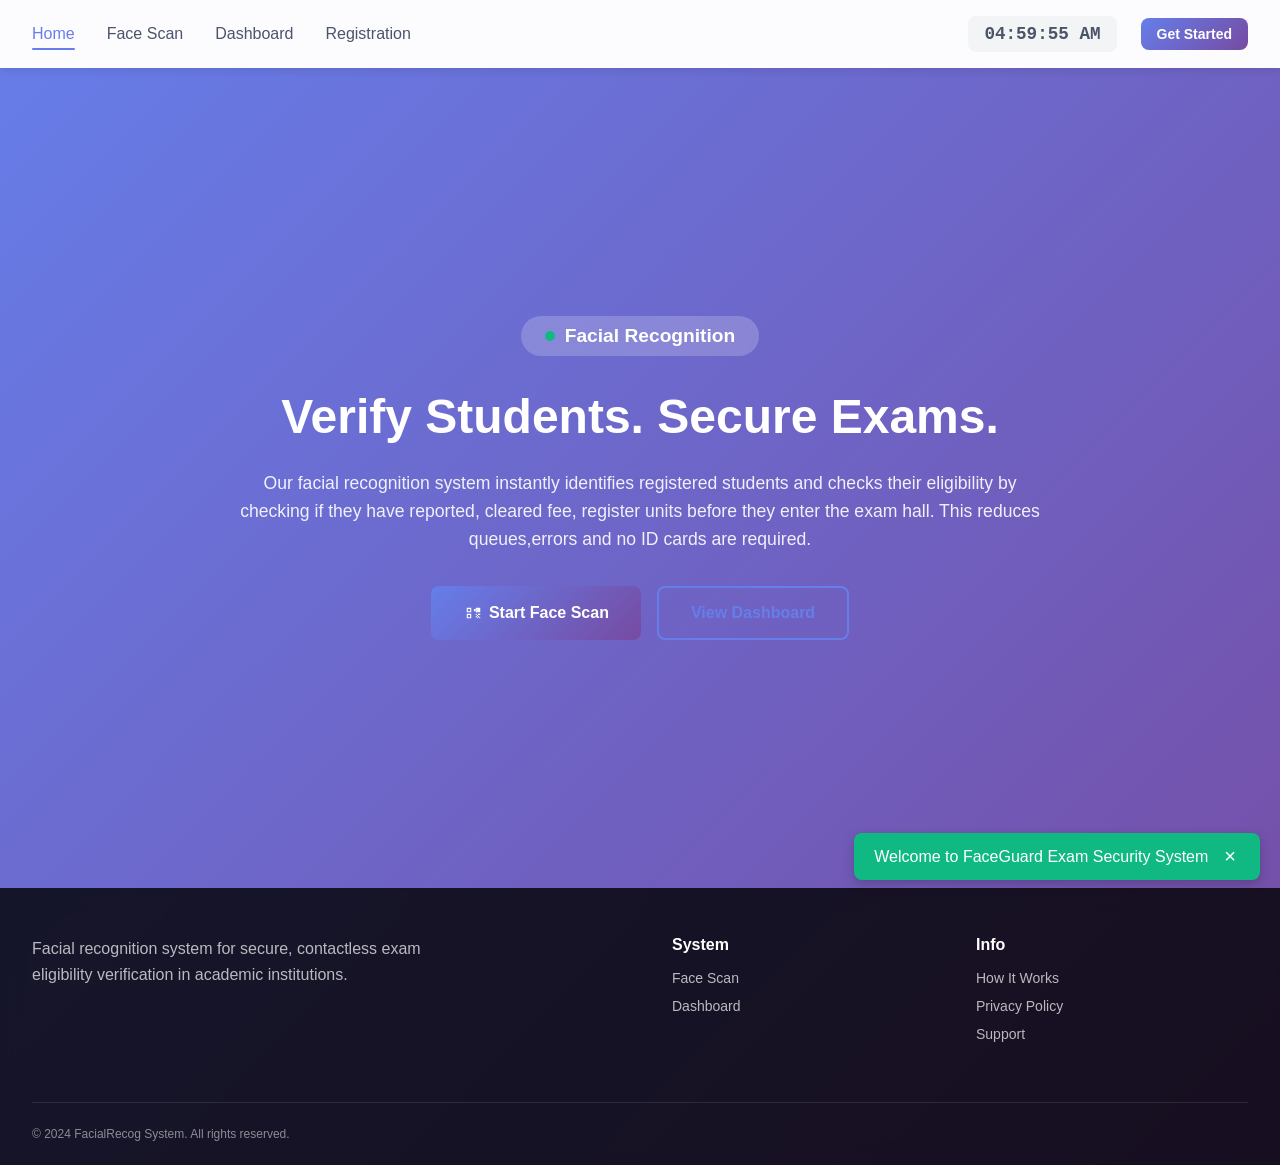
==== index.html @ 2c729af4 "initial commit" ====
<!DOCTYPE html>
<html lang="en">
<head>
    <meta charset="UTF-8">
    <meta name="viewport" content="width=device-width, initial-scale=1.0">
    <title>Facial Recognition</title>
    <link rel="stylesheet" href="css/home.css">
</head>
<body>
    <!-- NAVIGATION BAR-->
    <nav class="nav-bar">
        <div class="nav-container">
           <ul class="nav-links">
             <li><a href="index.html" class="nav-link active">Home</a></li>
             <li><a href="scan.html"  class="nav-link">Face Scan</a></li>
             <li><a href="dashboard.html" class="nav-link">Dashboard</a></li>
             <li><a href="registration.html" class="nav-link">Registration</a></li>
           </ul>
       <!-- Nav right -->
         <div class="nav-right">
             <span class="nav-time" id="navClock">--:--:--</span>
             <a href="scan.html" class="btn btn-primary btn-sm">Get Started</a>
         </div>
       <!-- Mobile hamburger -->
           <button class="hamburger" id="hamburger" onclick="toggleMenu()">
             <span></span><span></span><span></span>
           </button>

        </div>
       <!-- Mobile menu -->
     <div class="mobile-menu" id="mobileMenu">
         <a href="index.html"     class="mobile-link active">Home</a>
         <a href="scan.html"      class="mobile-link">Face Scan</a>
         <a href="dashboard.html" class="mobile-link">Dashboard</a>
         
         <a href="scan.html"      class="btn btn-primary" style="margin-top:8px">Get Started</a>
     </div>
  
    </nav>
    <!--HERO SECTION-->
    <section class="hero">
    <div class="hero-container">

      <!-- Left: text -->
      <div class="hero-text">
        <div class="hero-badge">
          <span class="badge-dot"></span>
         <h1> Facial Recognition</h1>
        </div>

        <h3 class="hero-title">
          Verify Students. Secure Exams.<br/>
          
        </h3>

        <p class="hero-subtitle">
          Our facial recognition system instantly identifies registered students
          and checks their eligibility  by checking if they have reported, cleared fee, register units before they enter the exam hall.
          This reduces queues,errors and no ID cards are required.
        </p>

        <div class="hero-actions">
          <a href="scan.html" class="btn btn-primary btn-lg">
            <svg viewBox="0 0 24 24" fill="currentColor" width="18" height="18">
              <path d="M9.5 6.5v3h-3v-3h3M11 5H5v6h6V5zm-1.5 9.5v3h-3v-3h3M11
                       13H5v6h6v-6zm6.5-6.5v3h-3v-3h3M23 5h-6v6h6V5zm-6 8h1.5v1.5H17V13zm1.5
                       1.5H20V16h-1.5v-1.5zM20 13h1.5v1.5H20V13zm-3 3h1.5v1.5H17V16zm1.5
                       1.5H20V19h-1.5v-1.5zM20 16h1.5v1.5H20V16zm1.5 1.5H23V19h-1.5v-1.5zM23
                       13h-1.5v1.5H23V13z"/>
            </svg>
            Start Face Scan
          </a>
          <a href="dashboard.html" class="btn btn-outline btn-lg">View Dashboard</a>
        </div>

  </section>
  <!--FOOTER-->
  <footer class="footer">
    <div class="footer-container">

      <div class="footer-top">
        <!-- Brand -->
        <div class="footer-brand">
          
          <p class="footer-desc">
            Facial recognition system for secure, contactless exam
            eligibility verification in academic institutions.
          </p>
        </div>

        <!-- Links -->
        <div class="footer-links-group">
          <div class="footer-col">
            <div class="footer-col-title">System</div>
            <a href="scan.html"      class="footer-link">Face Scan</a>
            <a href="dashboard.html" class="footer-link">Dashboard</a>
            
          </div>
          <div class="footer-col">
            <div class="footer-col-title">Info</div>
            <a href="#" class="footer-link">How It Works</a>
            <a href="#" class="footer-link">Privacy Policy</a>
            <a href="#" class="footer-link">Support</a>
          </div>
        </div>
      </div>

      <div class="footer-bottom">
        <span>© 2024 FacialRecog System. All rights reserved.</span>
        
      </div>

    </div>
  </footer>
<script src="js/home.js"></script>
</body>
</html>
---- css/home.css ----
/* ========== RESET & BASE STYLES ========== */
* {
    margin: 0;
    padding: 0;
    box-sizing: border-box;
}

body {
    font-family: 'Segoe UI', Tahoma, Geneva, Verdana, sans-serif;
    background: linear-gradient(135deg, #667eea 0%, #764ba2 100%);
    min-height: 100vh;
    color: #1f2937;
    display: flex;
    flex-direction: column;
}

/* ========== TYPOGRAPHY ========== */
h1, h2, h3, h4, h5, h6 {
    font-weight: 700;
    line-height: 1.2;
}

/* ========== NAVIGATION BAR ========== */
.nav-bar {
    background: rgba(255, 255, 255, 0.98);
    backdrop-filter: blur(10px);
    box-shadow: 0 2px 10px rgba(0, 0, 0, 0.1);
    position: sticky;
    top: 0;
    z-index: 1000;
}

.nav-container {
    max-width: 1400px;
    margin: 0 auto;
    padding: 1rem 2rem;
    display: flex;
    justify-content: space-between;
    align-items: center;
    flex-wrap: wrap;
}

.nav-links {
    display: flex;
    list-style: none;
    gap: 2rem;
}

.nav-link {
    text-decoration: none;
    color: #4a5568;
    font-weight: 500;
    transition: color 0.3s ease;
    position: relative;
}

.nav-link:hover {
    color: #667eea;
}

.nav-link.active {
    color: #667eea;
}

.nav-link.active::after {
    content: '';
    position: absolute;
    bottom: -8px;
    left: 0;
    right: 0;
    height: 2px;
    background: #667eea;
    border-radius: 2px;
}

.nav-right {
    display: flex;
    align-items: center;
    gap: 1.5rem;
}

.nav-time {
    font-family: 'Courier New', monospace;
    font-size: 1.1rem;
    font-weight: 600;
    color: #4a5568;
    background: #f3f4f6;
    padding: 0.5rem 1rem;
    border-radius: 8px;
}

/* ========== BUTTON STYLES ========== */
.btn {
    display: inline-flex;
    align-items: center;
    gap: 8px;
    text-decoration: none;
    font-weight: 600;
    transition: all 0.3s ease;
    cursor: pointer;
    border: none;
}

.btn-primary {
    background: linear-gradient(135deg, #667eea 0%, #764ba2 100%);
    color: white;
    padding: 0.75rem 1.5rem;
    border-radius: 8px;
}

.btn-primary:hover {
    transform: translateY(-2px);
    box-shadow: 0 4px 12px rgba(102, 126, 234, 0.4);
}

.btn-outline {
    background: transparent;
    color: #667eea;
    border: 2px solid #667eea;
    padding: 0.7rem 1.5rem;
    border-radius: 8px;
}

.btn-outline:hover {
    background: #667eea;
    color: white;
    transform: translateY(-2px);
}

.btn-sm {
    padding: 0.5rem 1rem;
    font-size: 0.875rem;
}

.btn-lg {
    padding: 1rem 2rem;
    font-size: 1rem;
}

/* ========== HAMBURGER MENU ========== */
.hamburger {
    display: none;
    background: none;
    border: none;
    cursor: pointer;
    padding: 10px;
}

.hamburger span {
    display: block;
    width: 25px;
    height: 3px;
    background-color: #4a5568;
    margin: 5px 0;
    transition: all 0.3s ease;
}

.mobile-menu {
    display: none;
    flex-direction: column;
    padding: 1rem 2rem;
    background: white;
    border-top: 1px solid #e5e7eb;
}

.mobile-menu a {
    padding: 0.75rem 0;
    text-decoration: none;
    color: #4a5568;
    font-weight: 500;
}

.mobile-menu .mobile-link.active {
    color: #667eea;
}

.mobile-menu.show {
    display: flex;
}

/* ========== HERO SECTION ========== */
.hero {
    padding: 4rem 2rem;
    min-height: calc(100vh - 80px);
    display: flex;
    align-items: center;
}

.hero-container {
    max-width: 1400px;
    margin: 0 auto;
    display: flex;
    justify-content: center;
    align-items: center;
}

/* Hero Text Styles */
.hero-text {
    color: white;
    text-align: center;
    max-width: 800px;
    margin: 0 auto;
}

.hero-badge {
    display: inline-flex;
    align-items: center;
    gap: 10px;
    background: rgba(255, 255, 255, 0.2);
    backdrop-filter: blur(10px);
    padding: 0.5rem 1.5rem;
    border-radius: 40px;
    margin-bottom: 2rem;
    width: fit-content;
    margin-left: auto;
    margin-right: auto;
}

.hero-badge h1 {
    font-size: 1.2rem;
    color: white;
    margin: 0;
}

.badge-dot {
    width: 10px;
    height: 10px;
    background: #10b981;
    border-radius: 50%;
    animation: pulse 2s infinite;
}

@keyframes pulse {
    0%, 100% { opacity: 1; transform: scale(1); }
    50% { opacity: 0.5; transform: scale(1.2); }
}

.hero-title {
    font-size: 3rem;
    color: white;
    margin-bottom: 1.5rem;
    line-height: 1.2;
    text-align: center;
}

.hero-subtitle {
    font-size: 1.1rem;
    color: rgba(255, 255, 255, 0.9);
    line-height: 1.6;
    margin-bottom: 2rem;
    text-align: center;
}

.hero-actions {
    display: flex;
    gap: 1rem;
    flex-wrap: wrap;
    margin-bottom: 0;
    justify-content: center;
}

/* ========== FOOTER STYLES ========== */
.footer {
    background: rgba(0, 0, 0, 0.8);
    backdrop-filter: blur(10px);
    color: white;
    margin-top: auto;
}

.footer-container {
    max-width: 1400px;
    margin: 0 auto;
    padding: 3rem 2rem 1.5rem;
}

.footer-top {
    display: grid;
    grid-template-columns: 1fr 1fr;
    gap: 4rem;
    margin-bottom: 3rem;
}

.footer-brand {
    max-width: 400px;
}

.footer-logo {
    font-size: 1.5rem;
    font-weight: 700;
    margin-bottom: 1rem;
    background: linear-gradient(135deg, #667eea, #764ba2);
    -webkit-background-clip: text;
    background-clip: text;
    color: transparent;
}

.footer-desc {
    color: rgba(255, 255, 255, 0.7);
    line-height: 1.6;
}

.footer-links-group {
    display: grid;
    grid-template-columns: repeat(2, 1fr);
    gap: 2rem;
}

.footer-col-title {
    font-weight: 600;
    margin-bottom: 1rem;
    font-size: 1rem;
}

.footer-link {
    display: block;
    color: rgba(255, 255, 255, 0.7);
    text-decoration: none;
    margin-bottom: 0.75rem;
    transition: color 0.3s ease;
    font-size: 0.875rem;
}

.footer-link:hover {
    color: white;
}

.footer-bottom {
    padding-top: 1.5rem;
    border-top: 1px solid rgba(255, 255, 255, 0.1);
    display: flex;
    justify-content: space-between;
    align-items: center;
    flex-wrap: wrap;
    gap: 1rem;
    font-size: 0.75rem;
    color: rgba(255, 255, 255, 0.5);
}

.footer-mono {
    font-family: 'Courier New', monospace;
}

/* ========== TOAST NOTIFICATIONS (Optional) ========== */
.toast-notification {
    position: fixed;
    bottom: 20px;
    right: 20px;
    padding: 12px 20px;
    border-radius: 8px;
    color: white;
    font-weight: 500;
    display: flex;
    align-items: center;
    gap: 12px;
    z-index: 9999;
    animation: slideIn 0.3s ease;
    box-shadow: 0 4px 12px rgba(0,0,0,0.2);
}

.toast-notification button {
    background: none;
    border: none;
    color: white;
    font-size: 20px;
    cursor: pointer;
    padding: 0 4px;
}

.toast-notification.success { background: #10b981; }
.toast-notification.error { background: #ef4444; }
.toast-notification.warning { background: #f59e0b; }

@keyframes slideIn {
    from { transform: translateX(100%); opacity: 0; }
    to { transform: translateX(0); opacity: 1; }
}

/* ========== RESPONSIVE DESIGN ========== */
@media (max-width: 968px) {
    .hero-title {
        font-size: 2rem;
    }

    .nav-links, .nav-right {
        display: none;
    }

    .hamburger {
        display: block;
    }
    
    .footer-top {
        grid-template-columns: 1fr;
        gap: 2rem;
    }
    
    .hero-text {
        max-width: 100%;
    }
}

@media (max-width: 768px) {
    .hero {
        padding: 2rem 1rem;
    }

    .hero-title {
        font-size: 1.75rem;
    }

    .hero-subtitle {
        font-size: 1rem;
    }

    .hero-actions {
        flex-direction: column;
        align-items: stretch;
    }

    .btn {
        justify-content: center;
        width: 100%;
    }
    
    .footer-links-group {
        grid-template-columns: 1fr;
        gap: 1.5rem;
    }
    
    .footer-bottom {
        flex-direction: column;
        text-align: center;
    }
    
    .hero-badge h1 {
        font-size: 1rem;
    }
}

@media (max-width: 480px) {
    .hero-title {
        font-size: 1.5rem;
    }
    
    .hero-badge {
        padding: 0.5rem 1rem;
    }
    
    .hero-badge h1 {
        font-size: 0.875rem;
    }
    
    .btn-lg {
        padding: 0.75rem 1.5rem;
        font-size: 0.875rem;
    }
}
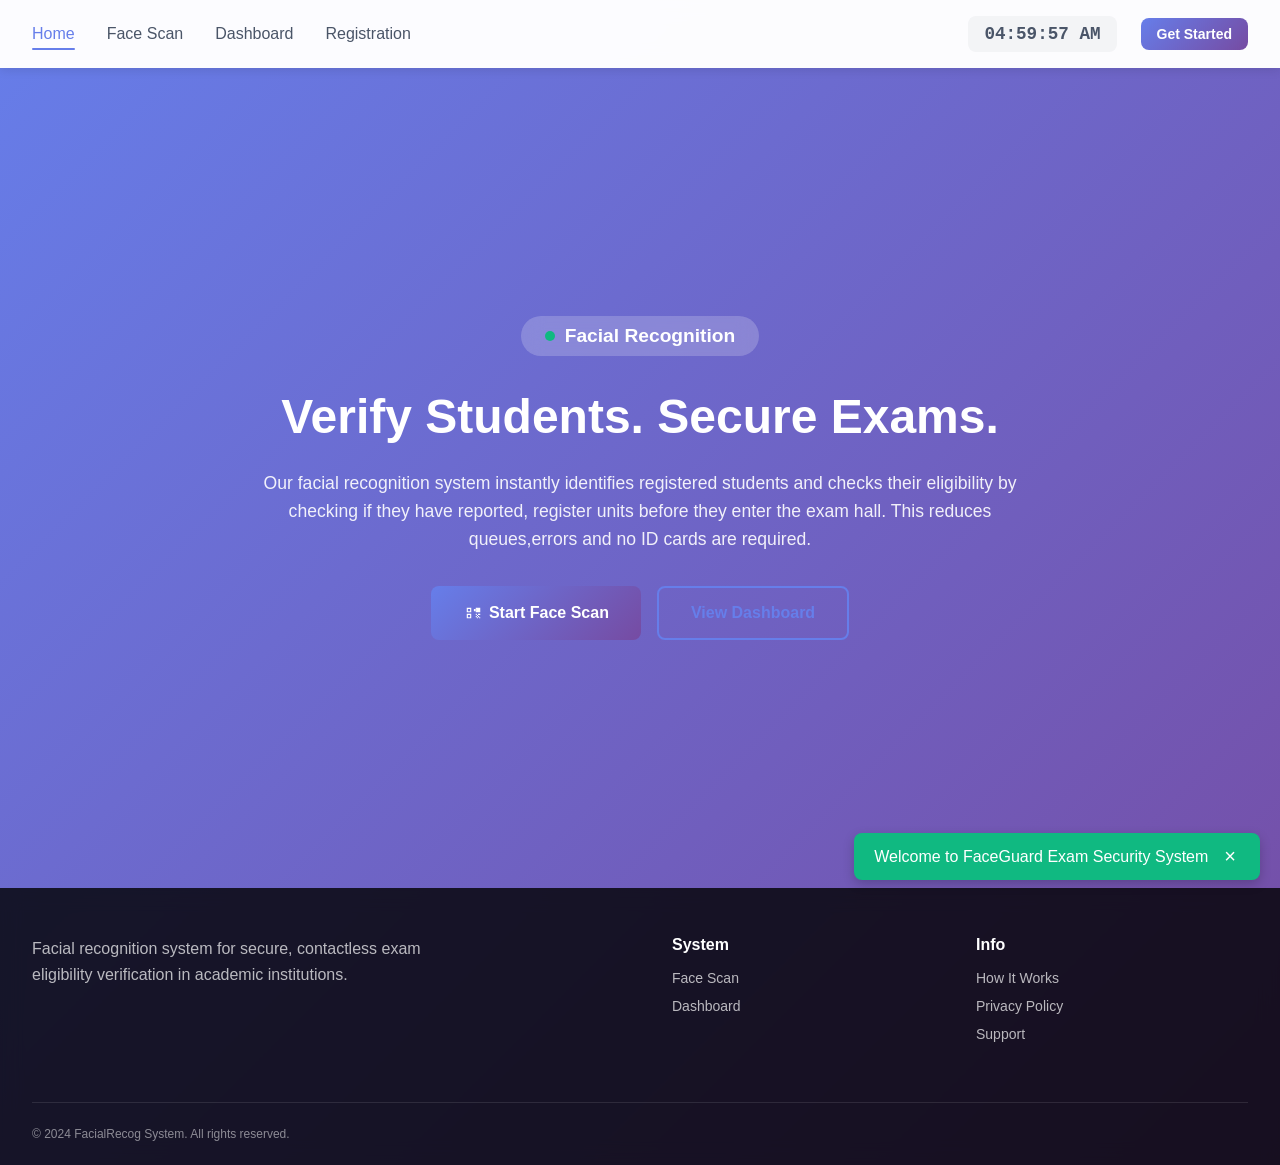
==== commit f7088413: "updated" ====
--- a/index.html
+++ b/index.html
@@ -55,7 +55,7 @@
 
         <p class="hero-subtitle">
           Our facial recognition system instantly identifies registered students
-          and checks their eligibility  by checking if they have reported, cleared fee, register units before they enter the exam hall.
+          and checks their eligibility  by checking if they have reported, register units before they enter the exam hall.
           This reduces queues,errors and no ID cards are required.
         </p>
 
--- a/css/home.css
+++ b/css/home.css
@@ -1,4 +1,4 @@
-/* ========== RESET & BASE STYLES ========== */
+/*RESET & BASE STYLE*/
 * {
     margin: 0;
     padding: 0;
@@ -14,13 +14,12 @@
     flex-direction: column;
 }
 
-/* ========== TYPOGRAPHY ========== */
+/*TYPOGRAPHY */
 h1, h2, h3, h4, h5, h6 {
     font-weight: 700;
     line-height: 1.2;
 }
-
-/* ========== NAVIGATION BAR ========== */
+/*NAVIGATION BAR*/
 .nav-bar {
     background: rgba(255, 255, 255, 0.98);
     backdrop-filter: blur(10px);
@@ -89,7 +88,7 @@
     border-radius: 8px;
 }
 
-/* ========== BUTTON STYLES ========== */
+/*BUTTON STYLES*/
 .btn {
     display: inline-flex;
     align-items: center;
@@ -137,7 +136,7 @@
     font-size: 1rem;
 }
 
-/* ========== HAMBURGER MENU ========== */
+/*HAMBURGER MENU*/
 .hamburger {
     display: none;
     background: none;
@@ -178,7 +177,7 @@
     display: flex;
 }
 
-/* ========== HERO SECTION ========== */
+/*HERO SECTION*/
 .hero {
     padding: 4rem 2rem;
     min-height: calc(100vh - 80px);
@@ -259,7 +258,7 @@
     justify-content: center;
 }
 
-/* ========== FOOTER STYLES ========== */
+/*FOOTER STYLES*/
 .footer {
     background: rgba(0, 0, 0, 0.8);
     backdrop-filter: blur(10px);
@@ -340,8 +339,8 @@
     font-family: 'Courier New', monospace;
 }
 
-/* ========== TOAST NOTIFICATIONS (Optional) ========== */
-.toast-notification {
+/*Toast-notification*/
+ .toast-notification {
     position: fixed;
     bottom: 20px;
     right: 20px;
@@ -375,7 +374,7 @@
     to { transform: translateX(0); opacity: 1; }
 }
 
-/* ========== RESPONSIVE DESIGN ========== */
+/*RESPONSIVE DESIGN*/
 @media (max-width: 968px) {
     .hero-title {
         font-size: 2rem;
@@ -454,4 +453,7 @@
         padding: 0.75rem 1.5rem;
         font-size: 0.875rem;
     }
+    .float-tag {
+        display: none;
+    }
 }
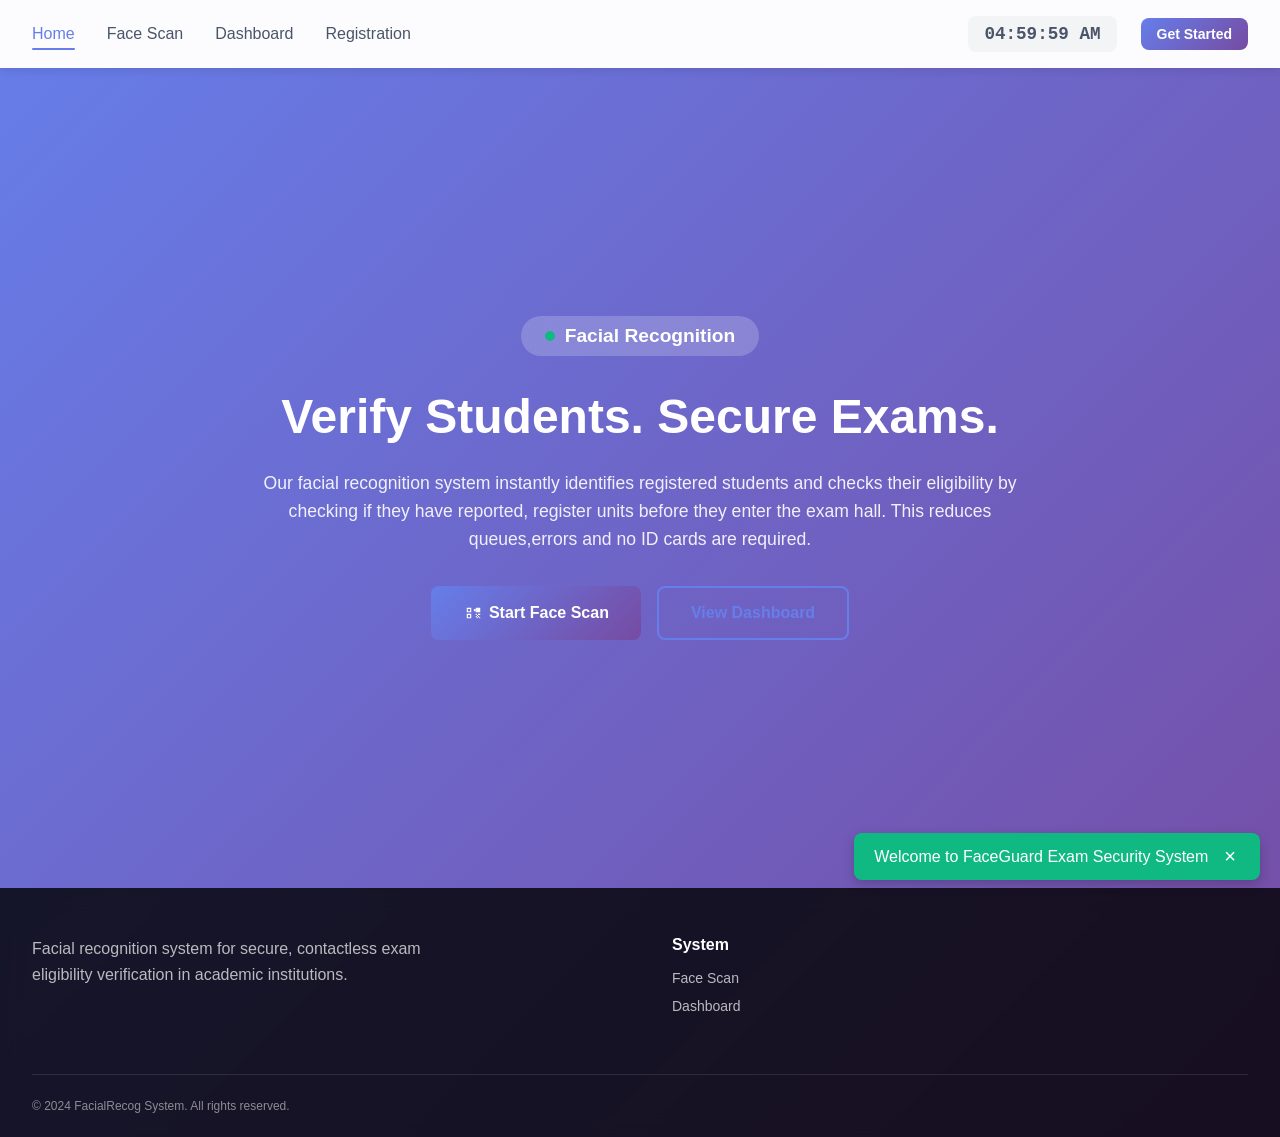
==== commit f6e2d3a6: "Updated project" ====
--- a/index.html
+++ b/index.html
@@ -96,12 +96,7 @@
             <a href="dashboard.html" class="footer-link">Dashboard</a>
             
           </div>
-          <div class="footer-col">
-            <div class="footer-col-title">Info</div>
-            <a href="#" class="footer-link">How It Works</a>
-            <a href="#" class="footer-link">Privacy Policy</a>
-            <a href="#" class="footer-link">Support</a>
-          </div>
+          
         </div>
       </div>
 
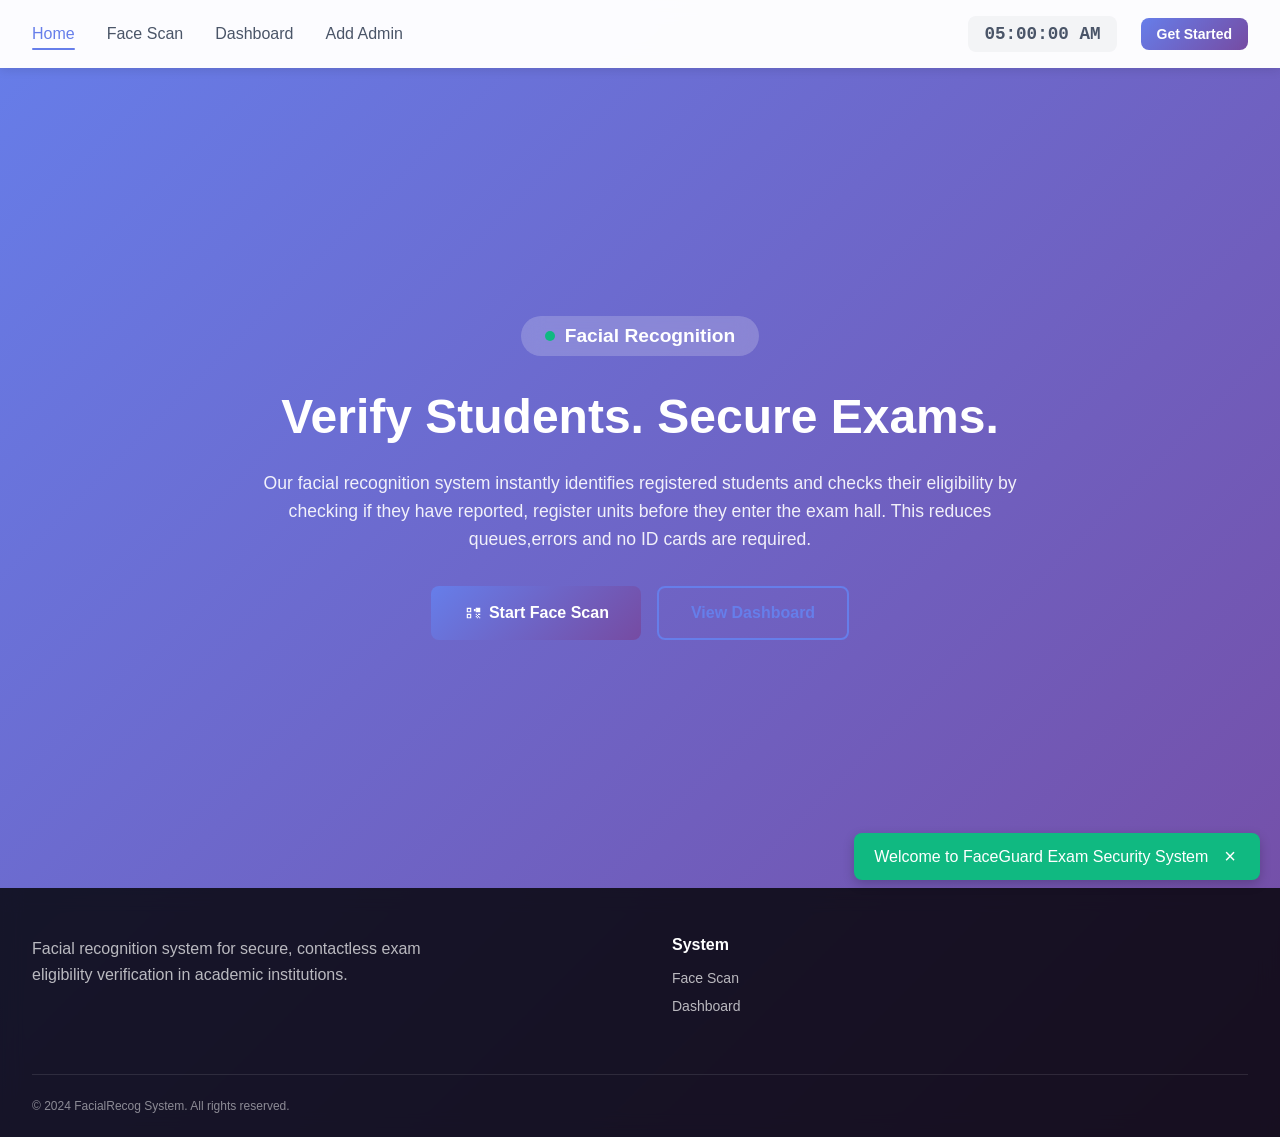
==== commit d054ad71: "updated capture.js" ====
--- a/index.html
+++ b/index.html
@@ -14,7 +14,7 @@
              <li><a href="index.html" class="nav-link active">Home</a></li>
              <li><a href="scan.html"  class="nav-link">Face Scan</a></li>
              <li><a href="dashboard.html" class="nav-link">Dashboard</a></li>
-             <li><a href="registration.html" class="nav-link">Registration</a></li>
+             <li><a href="register-admin.html" class="nav-link">Add Admin</a></li>
            </ul>
        <!-- Nav right -->
          <div class="nav-right">
--- a/css/home.css
+++ b/css/home.css
@@ -1,4 +1,4 @@
-/*RESET & BASE STYLE*/
+
 * {
     margin: 0;
     padding: 0;
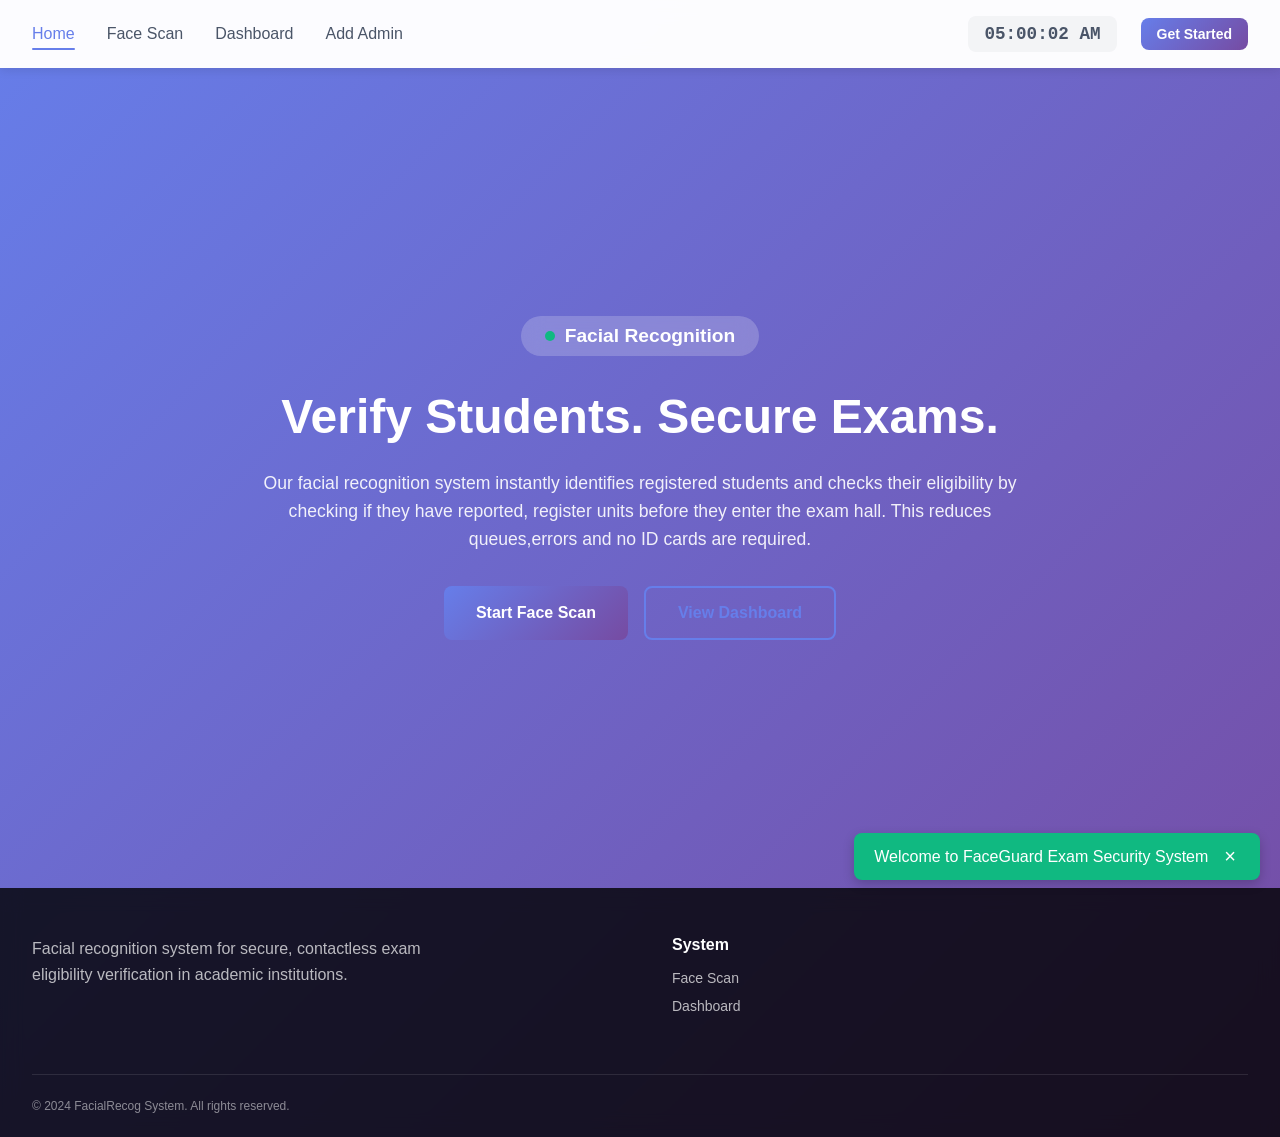
==== commit dd195b0a: "updated index.html" ====
--- a/index.html
+++ b/index.html
@@ -60,16 +60,7 @@
         </p>
 
         <div class="hero-actions">
-          <a href="scan.html" class="btn btn-primary btn-lg">
-            <svg viewBox="0 0 24 24" fill="currentColor" width="18" height="18">
-              <path d="M9.5 6.5v3h-3v-3h3M11 5H5v6h6V5zm-1.5 9.5v3h-3v-3h3M11
-                       13H5v6h6v-6zm6.5-6.5v3h-3v-3h3M23 5h-6v6h6V5zm-6 8h1.5v1.5H17V13zm1.5
-                       1.5H20V16h-1.5v-1.5zM20 13h1.5v1.5H20V13zm-3 3h1.5v1.5H17V16zm1.5
-                       1.5H20V19h-1.5v-1.5zM20 16h1.5v1.5H20V16zm1.5 1.5H23V19h-1.5v-1.5zM23
-                       13h-1.5v1.5H23V13z"/>
-            </svg>
-            Start Face Scan
-          </a>
+          <a href="scan.html" class="btn btn-primary btn-lg">Start Face Scan</a>
           <a href="dashboard.html" class="btn btn-outline btn-lg">View Dashboard</a>
         </div>
 
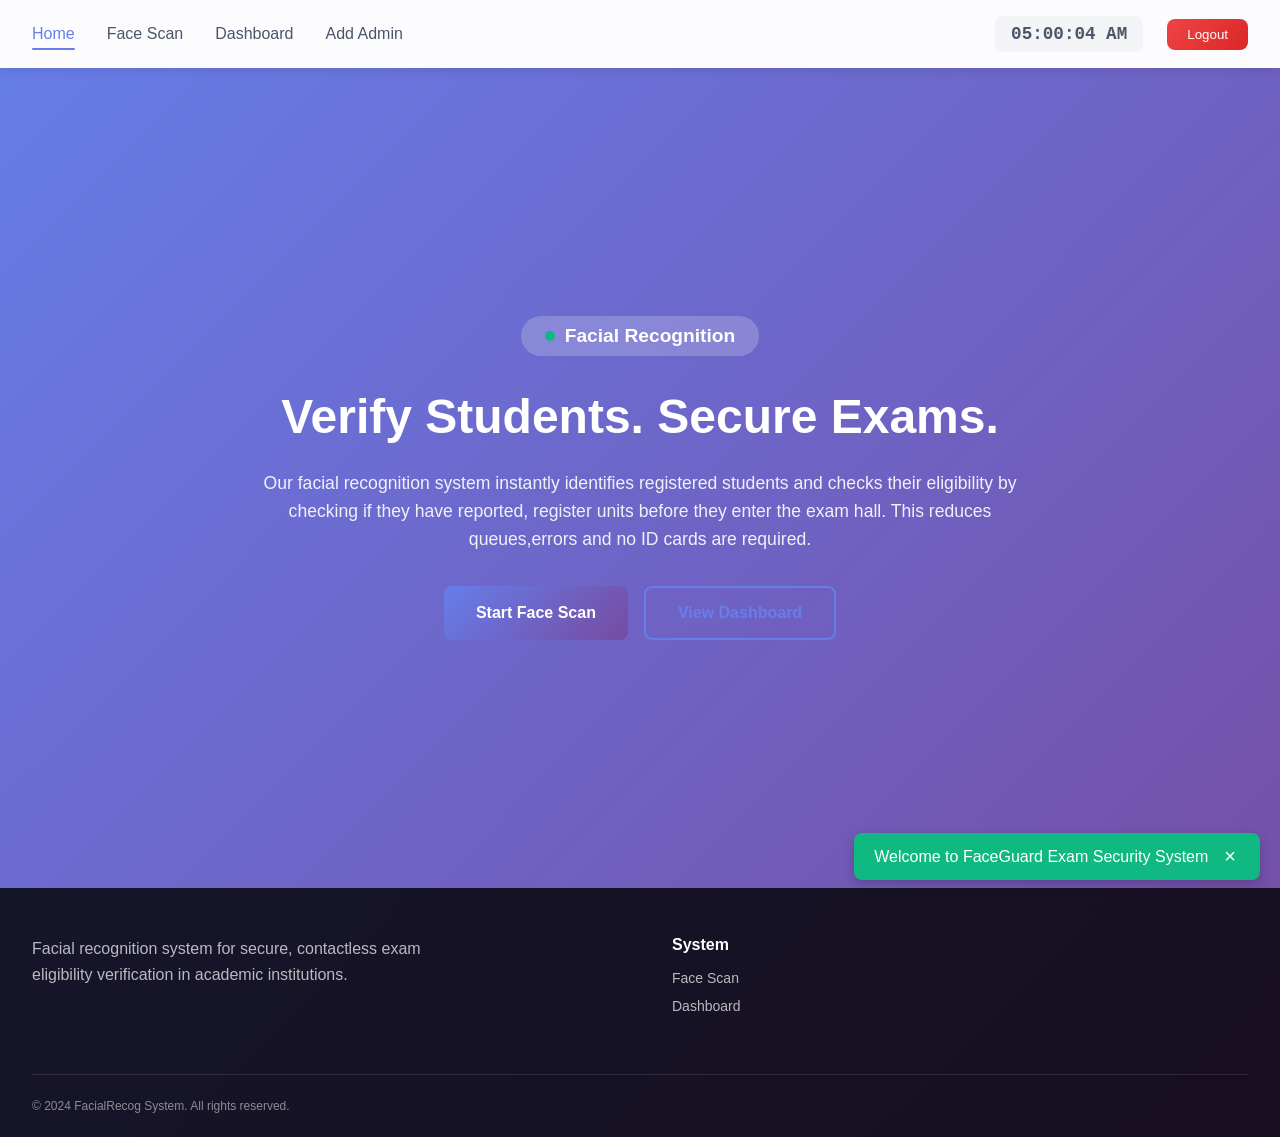
==== commit fd7f12c2: ""update js/logout.js"" ====
--- a/index.html
+++ b/index.html
@@ -19,7 +19,8 @@
        <!-- Nav right -->
          <div class="nav-right">
              <span class="nav-time" id="navClock">--:--:--</span>
-             <a href="scan.html" class="btn btn-primary btn-sm">Get Started</a>
+             <button id="logoutBtn" class="btn-logout">Logout</button>
+             
          </div>
        <!-- Mobile hamburger -->
            <button class="hamburger" id="hamburger" onclick="toggleMenu()">
@@ -32,8 +33,8 @@
          <a href="index.html"     class="mobile-link active">Home</a>
          <a href="scan.html"      class="mobile-link">Face Scan</a>
          <a href="dashboard.html" class="mobile-link">Dashboard</a>
+         <a href="#" id="mobileLogoutBtn" style="color: #ef4444;">Logout</a>
          
-         <a href="scan.html"      class="btn btn-primary" style="margin-top:8px">Get Started</a>
      </div>
   
     </nav>
@@ -99,5 +100,6 @@
     </div>
   </footer>
 <script src="js/home.js"></script>
+<script src="js/logout.js"></script>
 </body>
 </html>
--- a/css/home.css
+++ b/css/home.css
@@ -87,6 +87,24 @@
     padding: 0.5rem 1rem;
     border-radius: 8px;
 }
+/* Logout button style - red gradient to make it stand out */
+.btn-logout {
+    background: linear-gradient(135deg, #ef4444, #dc2626);
+    color: white;
+    border: none;
+    padding: 8px 20px;
+    border-radius: 8px;
+    font-weight: 500;
+    cursor: pointer;
+    transition: all 0.3s ease;
+    font-family: inherit;
+}
+
+/* When user hovers over logout button, it lifts up slightly */
+.btn-logout:hover {
+    transform: translateY(-2px);
+    box-shadow: 0 5px 15px rgba(239, 68, 68, 0.4);
+}
 
 /*BUTTON STYLES*/
 .btn {
